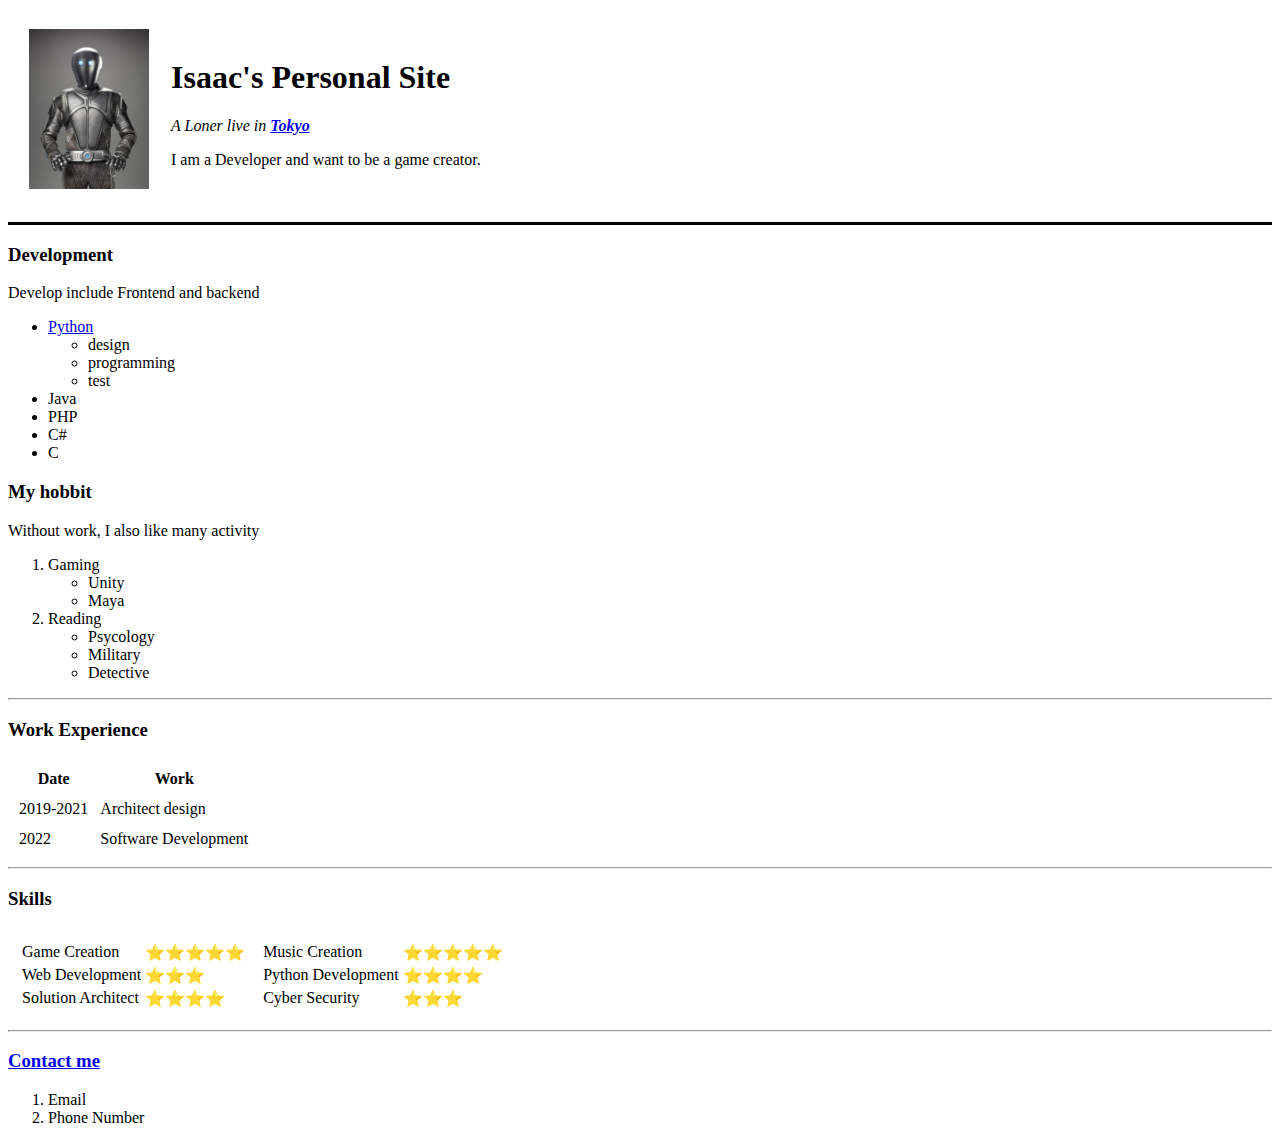
==== index.html @ 3a7b06f7 "Add initial CV Website files" ====
<!DOCTYPE html>
<html lang="en">

<head>
  <meta charset="UTF-8" />
  <title>Isaac's Personal Site</title>
  <link rel="stylesheet" href="CSS\styles.css">
</head>

<body>
  <!-- Title START -->
  <table cellspacing="20">
    <tr>
      <td><img src="Image\Isaac-orville.jpg" alt="Isaac' picture" height="160" width="120"></td>
      <td>
        <h1>Isaac's Personal Site</h1>
        <p><em>A Loner live in <strong><a href="https://en.wikipedia.org/wiki/Tokyo"> Tokyo</a></strong></em></p>
        <p>I am a Developer and want to be a game creator.</p>
      </td>
    </tr>
  </table>
  <!-- Title END -->
  <hr size="3" color="black">
  <!-- Development START -->
  <h3>Development</h3>
  <p>Develop include Frontend and backend</p>
  <ul>
    <li><a href="https://devdocs.io/python~3.11/">Python</a></li>
    <ul>
      <li>design</li>
      <li>programming</li>
      <li>test</li>
    </ul>
    <li>Java</li>
    <li>PHP</li>
    <li>C#</li>
    <li>C</li>
  </ul>
  <!-- Development END -->
  <!-- Hobbit START -->
  <h3>My hobbit</h3>
  <p>Without work, I also like many activity</p>
  <ol>
    <li>Gaming</li>
    <ul>
      <li>Unity</li>
      <li>Maya</li>
    </ul>
    <li>Reading</li>
    <ul>
      <li>Psycology</li>
      <li>Military</li>
      <li>Detective</li>
    </ul>
  </ol>
  <!-- Hobbit END -->
  <hr>
  <!-- Work Experience START -->
  <h3>Work Experience</h3>
  <table cellspacing="10">
    <thead>
      <tr>
        <th>Date</th>
        <th>Work</th>
      </tr>
    </thead>
    <tbody>
      <tr>
        <td>2019-2021</td>
        <td>Architect design</td>
      </tr>
      <tr>
        <td>2022</td>
        <td>Software Development</td>
      </tr>
    </tbody>
  </table>
  <!-- Work Experience END -->
  <hr>
  <!-- Skills START -->
  <h3>Skills</h3>
  <table cellspacing="10">
    <tbody>
      <tr>
        <td>
          <!-- First Column START-->
          <table>
            <tbody>
              <tr>
                <td>Game Creation</td>
                <td>⭐⭐⭐⭐⭐</td>
              </tr>
              <tr>
                <td>Web Development</td>
                <td>⭐⭐⭐</td>
              </tr>
              <tr>
                <td>Solution Architect</td>
                <td>⭐⭐⭐⭐</td>
              </tr>
            </tbody>
          </table>
          <!-- First Column END -->
        </td>
        <td>
          <!-- Second Column START-->
          <table>
            <tbody>
              <tr>
                <td>Music Creation</td>
                <td>⭐⭐⭐⭐⭐</td>
              </tr>
              <tr>
                <td>Python Development</td>
                <td>⭐⭐⭐⭐</td>
              </tr>
              <tr>
                <td>Cyber Security</td>
                <td>⭐⭐⭐</td>
              </tr>
            </tbody>
          </table>
          <!-- Second Column END -->
        </td>
      </tr>
    </tbody>
  </table>
  <!-- Skills END -->
  <hr>
  <!-- Contact START -->
  <h3><a href="contact.html">Contact me</a></h3>
  <ol>
    <li>Email</li>
    <li>Phone Number</li>
  </ol>
  <!-- Contact END -->
</body>

</html>
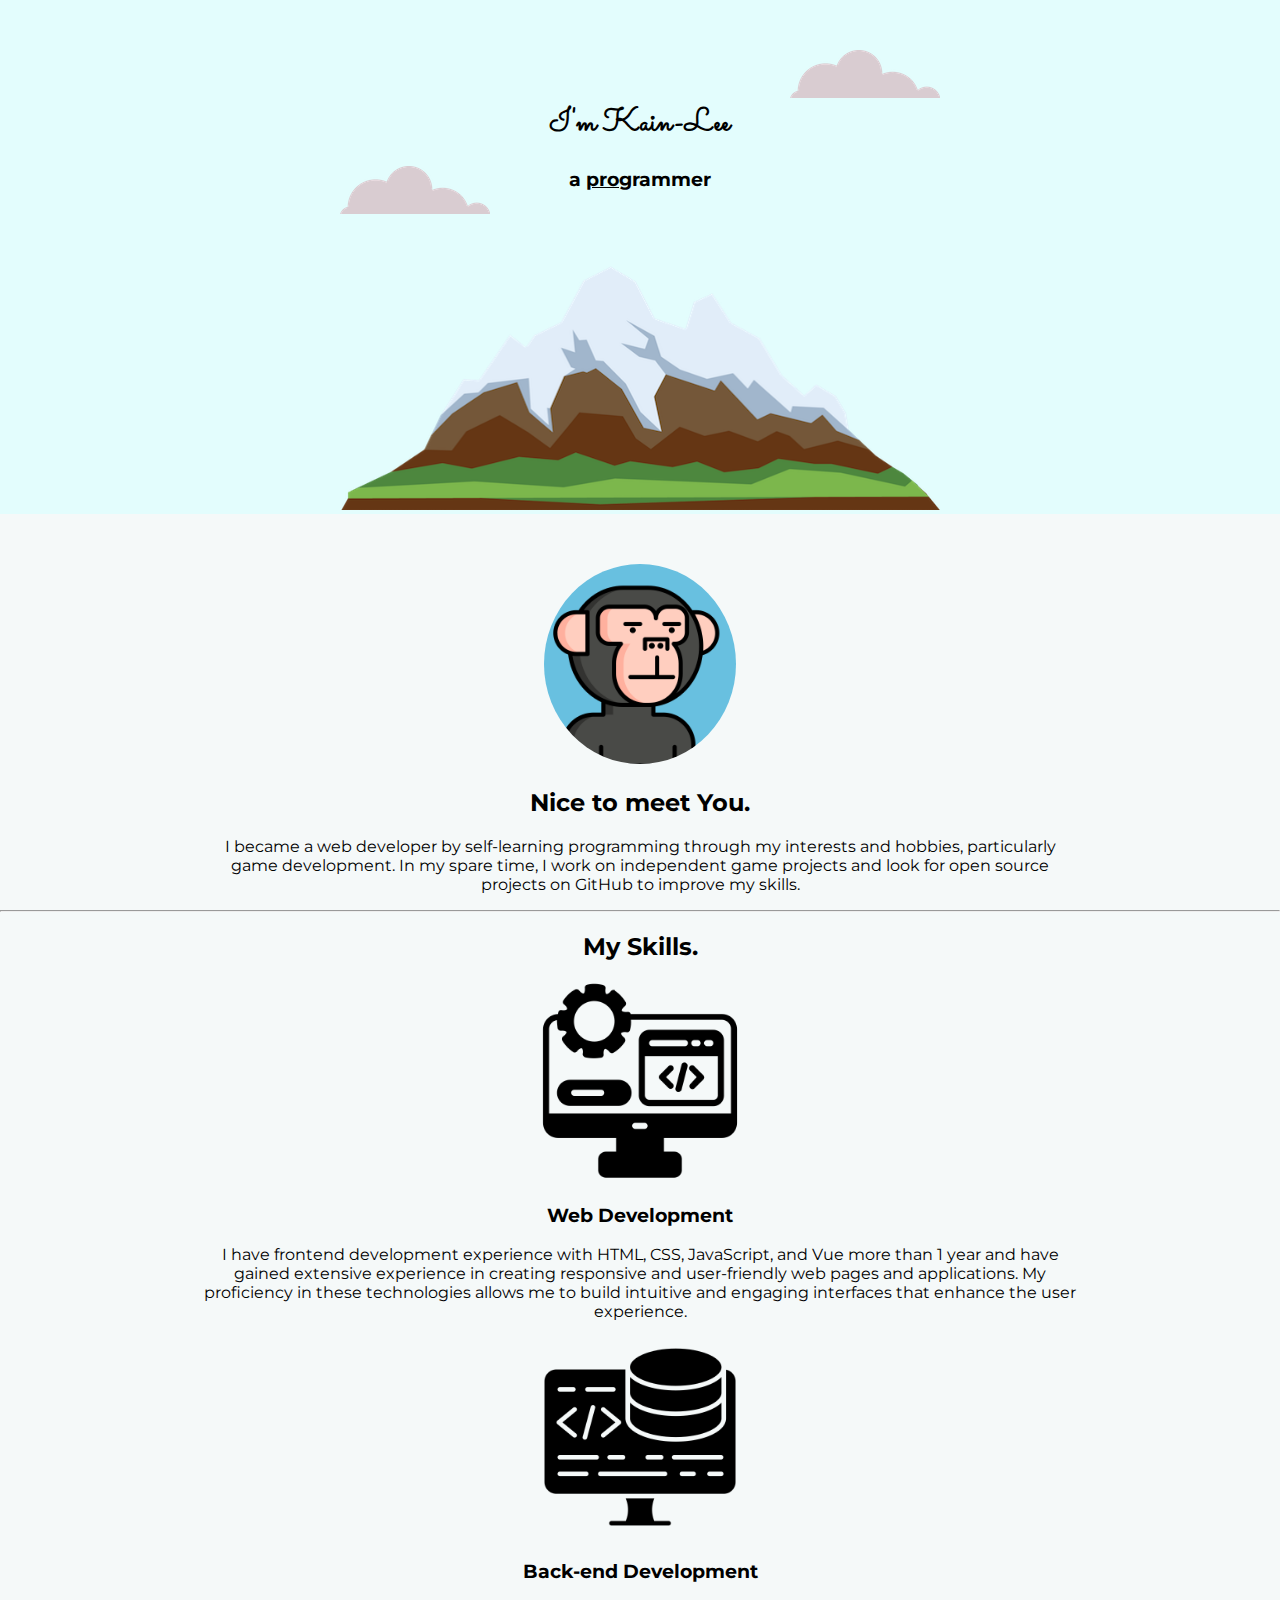
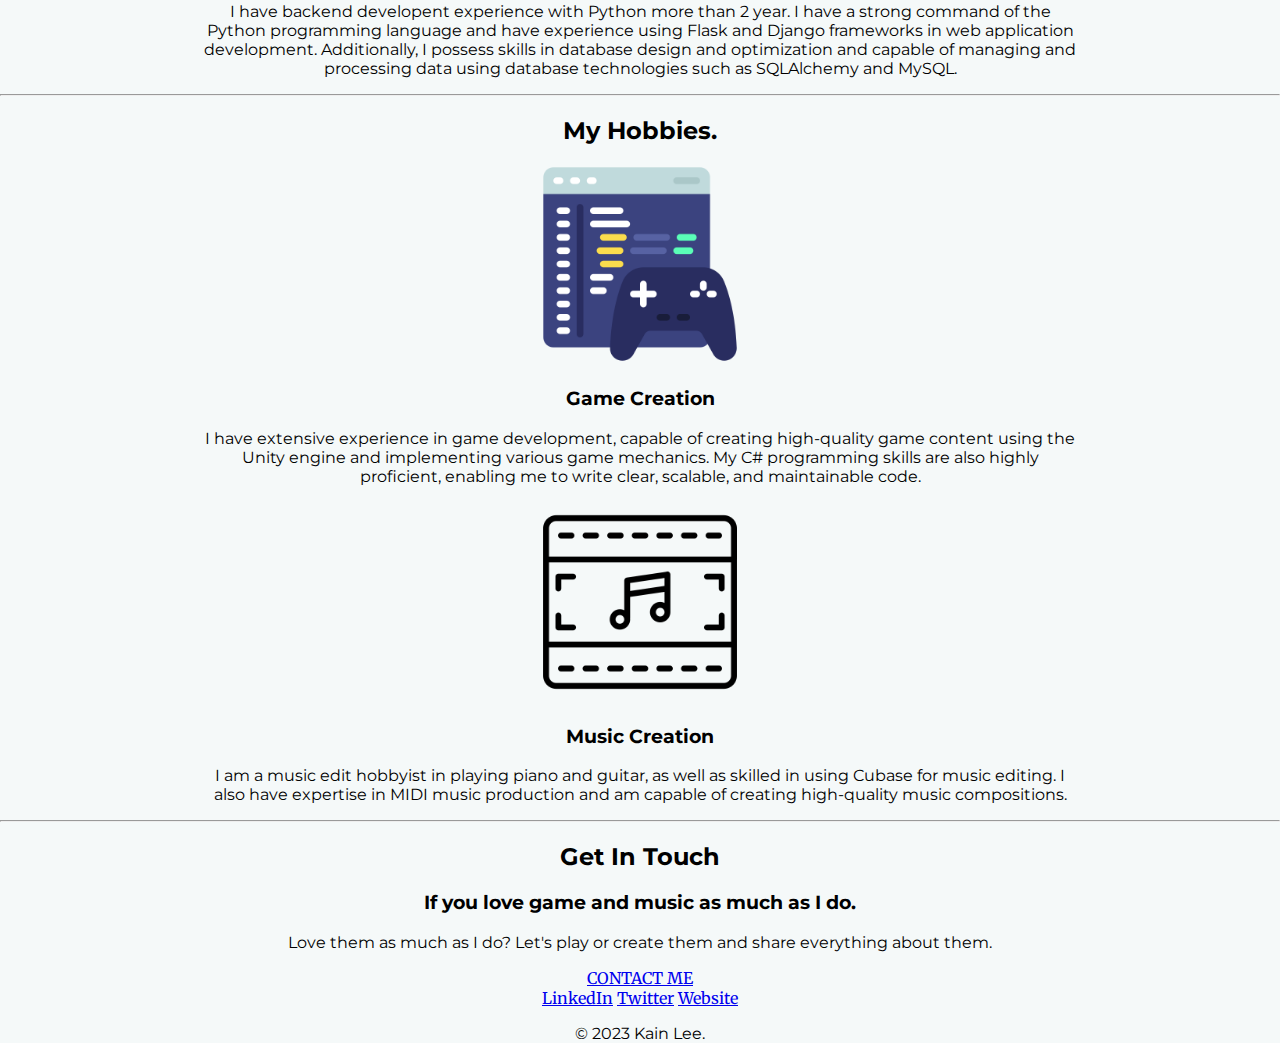
==== commit 1e12812b: "deleted:    Image/Isaac-orville.jpg 	modified:   contact.html 	new file:   css/styles.css 	new file:" ====
--- a/index.html
+++ b/index.html
@@ -1,139 +1,71 @@
 <!DOCTYPE html>
 <html lang="en">
-
 <head>
-  <meta charset="UTF-8" />
-  <title>Isaac's Personal Site</title>
-  <link rel="stylesheet" href="CSS\styles.css">
+  <meta charset="UTF-8">
+  <meta http-equiv="X-UA-Compatible" content="IE=chrome">
+  <meta name="viewport" content="width=device-width, initial-scale=1.0">
+  <title>Lee Kain</title>
+  <link rel="stylesheet" href="css/styles.css" type="text/css">
+  <link rel="shortcut icon" type="image/x-icon" type="image/vnd.microsoft.icon" href="favicon/favicon.ico" />
+  <link rel="preconnect" href="https://fonts.googleapis.com">
+  <link rel="preconnect" href="https://fonts.gstatic.com" crossorigin>
+  <link rel="stylesheet" href="https://fonts.googleapis.com/css2?family=Merriweather&family=Montserrat&family=Sacramento&display=swap">
 </head>
-
 <body>
-  <!-- Title START -->
-  <table cellspacing="20">
-    <tr>
-      <td><img src="Image\Isaac-orville.jpg" alt="Isaac' picture" height="160" width="120"></td>
-      <td>
-        <h1>Isaac's Personal Site</h1>
-        <p><em>A Loner live in <strong><a href="https://en.wikipedia.org/wiki/Tokyo"> Tokyo</a></strong></em></p>
-        <p>I am a Developer and want to be a game creator.</p>
-      </td>
-    </tr>
-  </table>
-  <!-- Title END -->
-  <hr size="3" color="black">
-  <!-- Development START -->
-  <h3>Development</h3>
-  <p>Develop include Frontend and backend</p>
-  <ul>
-    <li><a href="https://devdocs.io/python~3.11/">Python</a></li>
-    <ul>
-      <li>design</li>
-      <li>programming</li>
-      <li>test</li>
-    </ul>
-    <li>Java</li>
-    <li>PHP</li>
-    <li>C#</li>
-    <li>C</li>
-  </ul>
-  <!-- Development END -->
-  <!-- Hobbit START -->
-  <h3>My hobbit</h3>
-  <p>Without work, I also like many activity</p>
-  <ol>
-    <li>Gaming</li>
-    <ul>
-      <li>Unity</li>
-      <li>Maya</li>
-    </ul>
-    <li>Reading</li>
-    <ul>
-      <li>Psycology</li>
-      <li>Military</li>
-      <li>Detective</li>
-    </ul>
-  </ol>
-  <!-- Hobbit END -->
-  <hr>
-  <!-- Work Experience START -->
-  <h3>Work Experience</h3>
-  <table cellspacing="10">
-    <thead>
-      <tr>
-        <th>Date</th>
-        <th>Work</th>
-      </tr>
-    </thead>
-    <tbody>
-      <tr>
-        <td>2019-2021</td>
-        <td>Architect design</td>
-      </tr>
-      <tr>
-        <td>2022</td>
-        <td>Software Development</td>
-      </tr>
-    </tbody>
-  </table>
-  <!-- Work Experience END -->
-  <hr>
-  <!-- Skills START -->
-  <h3>Skills</h3>
-  <table cellspacing="10">
-    <tbody>
-      <tr>
-        <td>
-          <!-- First Column START-->
-          <table>
-            <tbody>
-              <tr>
-                <td>Game Creation</td>
-                <td>⭐⭐⭐⭐⭐</td>
-              </tr>
-              <tr>
-                <td>Web Development</td>
-                <td>⭐⭐⭐</td>
-              </tr>
-              <tr>
-                <td>Solution Architect</td>
-                <td>⭐⭐⭐⭐</td>
-              </tr>
-            </tbody>
-          </table>
-          <!-- First Column END -->
-        </td>
-        <td>
-          <!-- Second Column START-->
-          <table>
-            <tbody>
-              <tr>
-                <td>Music Creation</td>
-                <td>⭐⭐⭐⭐⭐</td>
-              </tr>
-              <tr>
-                <td>Python Development</td>
-                <td>⭐⭐⭐⭐</td>
-              </tr>
-              <tr>
-                <td>Cyber Security</td>
-                <td>⭐⭐⭐</td>
-              </tr>
-            </tbody>
-          </table>
-          <!-- Second Column END -->
-        </td>
-      </tr>
-    </tbody>
-  </table>
-  <!-- Skills END -->
-  <hr>
-  <!-- Contact START -->
-  <h3><a href="contact.html">Contact me</a></h3>
-  <ol>
-    <li>Email</li>
-    <li>Phone Number</li>
-  </ol>
-  <!-- Contact END -->
+  <div class="top-container">
+    <img class="cloud-top" src="images/cloud.png" alt="cloud.img">
+    <h1>I'm Kain-Lee</h1>
+    <h3>a <span class="pro">pro</span>grammer</h3>
+    <img class="cloud-bottom" src="images/cloud.png" alt="cloud.img">
+    <img class="mountain" src="images/mountain.png" alt="mountain.img">
+  </div>
+  <div class="middle-container">
+    <div class="profile">
+      <img class="self-portrait" src="images/ape.png" alt="self-portrait">
+      <h2>Nice to meet You.</h2>
+      <p>I became a web developer by self-learning programming through my interests and hobbies, particularly game development. In my spare time, I work on independent game projects and look for open source projects on GitHub to improve my skills.</p>
+    </div>
+    <hr>
+    <div class="skills">
+      <h2>My Skills.</h2>
+      <div class="skill-row">
+        <img class="skill-picture" src="images/development.png" alt="">
+        <h3>Web Development</h3>
+        <p>I have frontend development experience with HTML, CSS, JavaScript, and Vue more than 1 year and have gained extensive experience in creating responsive and user-friendly web pages and applications. My proficiency in these technologies allows me to build intuitive and engaging interfaces that enhance the user experience.</p>
+      </div>
+      <div class="skill-row">
+        <img class="skill-picture" src="images/backend.png" alt="">
+        <h3>Back-end Development</h3>
+        <p>I have backend developent experience with Python more than 2 year. I have a strong command of the Python programming language and have experience using Flask and Django frameworks in web application development. Additionally, I possess skills in database design and optimization and capable of managing and processing data using database technologies such as SQLAlchemy and MySQL.</p>
+      </div>
+    </div>
+    <hr>
+    <div class="hobbies">
+      <h2>My Hobbies.</h2>
+      <div class="skill-row">
+        <img class="skill-picture" src="images/game-development.png" alt="">
+        <h3>Game Creation</h3>
+        <p>I have extensive experience in game development, capable of creating high-quality game content using the Unity engine and implementing various game mechanics. My C# programming skills are also highly proficient, enabling me to write clear, scalable, and maintainable code.</p>
+      </div>
+      <div class="skill-row">
+        <img class="skill-picture" src="images/audio.png" alt="">
+        <h3>Music Creation</h3>
+        <p>I am a music edit hobbyist in playing piano and guitar, as well as skilled in using Cubase for music editing. I also have expertise in MIDI music production and am capable of creating high-quality music compositions.</p>
+      </div>
+    </div>
+    <hr>
+    <div class="contact-me">
+      <h2>Get In Touch</h2>
+      <h3>If you love game and music as much as I do.</h3>
+      <p>Love them as much as I do? Let's play or create them and share everything about them.</p>
+      <a id="contact" class="btn" href="contact.html">CONTACT ME</a>
+    </div>
+  </div>
+  <div class="bottom-container">
+    <a class="footer-link" href="https://en.wikipedia.org/wiki/LinkedIn">LinkedIn</a>
+    <a class="footer-link" href="https://en.wikipedia.org/wiki/Twitter">Twitter</a>
+    <a class="footer-link" href="https://en.wikipedia.org/wiki/Website">Website</a>
+    <p>© 2023 Kain Lee.</p>
+  </div>
 </body>
-
 </html>
--- a/css/styles.css
+++ b/css/styles.css
@@ -0,0 +1,72 @@
+/* TAG STYLES */
+body{
+  margin: 0;
+  text-align: center;
+  font-family: 'Merriweather', serif;
+}
+table {
+  margin: 0 auto;
+  width: 25%;
+  text-align: center;
+  }
+td:first-child {
+  text-align: left;
+  }
+h1{
+  margin-top: 0;
+  font-family: 'Sacramento', cursive;
+}
+
+h2{
+  font-family: 'Montserrat', sans-serif;
+}
+h3{
+  font-family: 'Montserrat', sans-serif;
+}
+p{
+  font-family: 'Montserrat', sans-serif;
+  padding-left: 200px;
+  padding-right: 200px;
+}
+/* CLASS STYLES */
+.top-container{
+  background-color: #E3FDFD;
+  position: relative;
+  padding-top: 100px;
+}
+.middle-container{
+  background-color: #f5f9f9;
+  padding-top: 50px;
+}
+.bottom-container{
+  background-color: #f5f9f9;
+}
+.mountain{
+  height: 300px;
+  width: 600px;
+}
+.cloud-top{
+  position: absolute;
+  right: 50%;
+  top: 50px;
+  transform: translateX(300px);
+}
+.cloud-bottom{
+  position: absolute;
+  left: 50%;
+  bottom: 300px;
+  transform: translateX(-300px);
+}
+.pro{
+  text-decoration: underline;
+}
+.self-portrait{
+  border-radius: 50%;
+  height: 200px;
+}
+.skill-picture{
+  height: 200px
+}
+.contact-body{
+  background-color: #f5f9f9;
+}
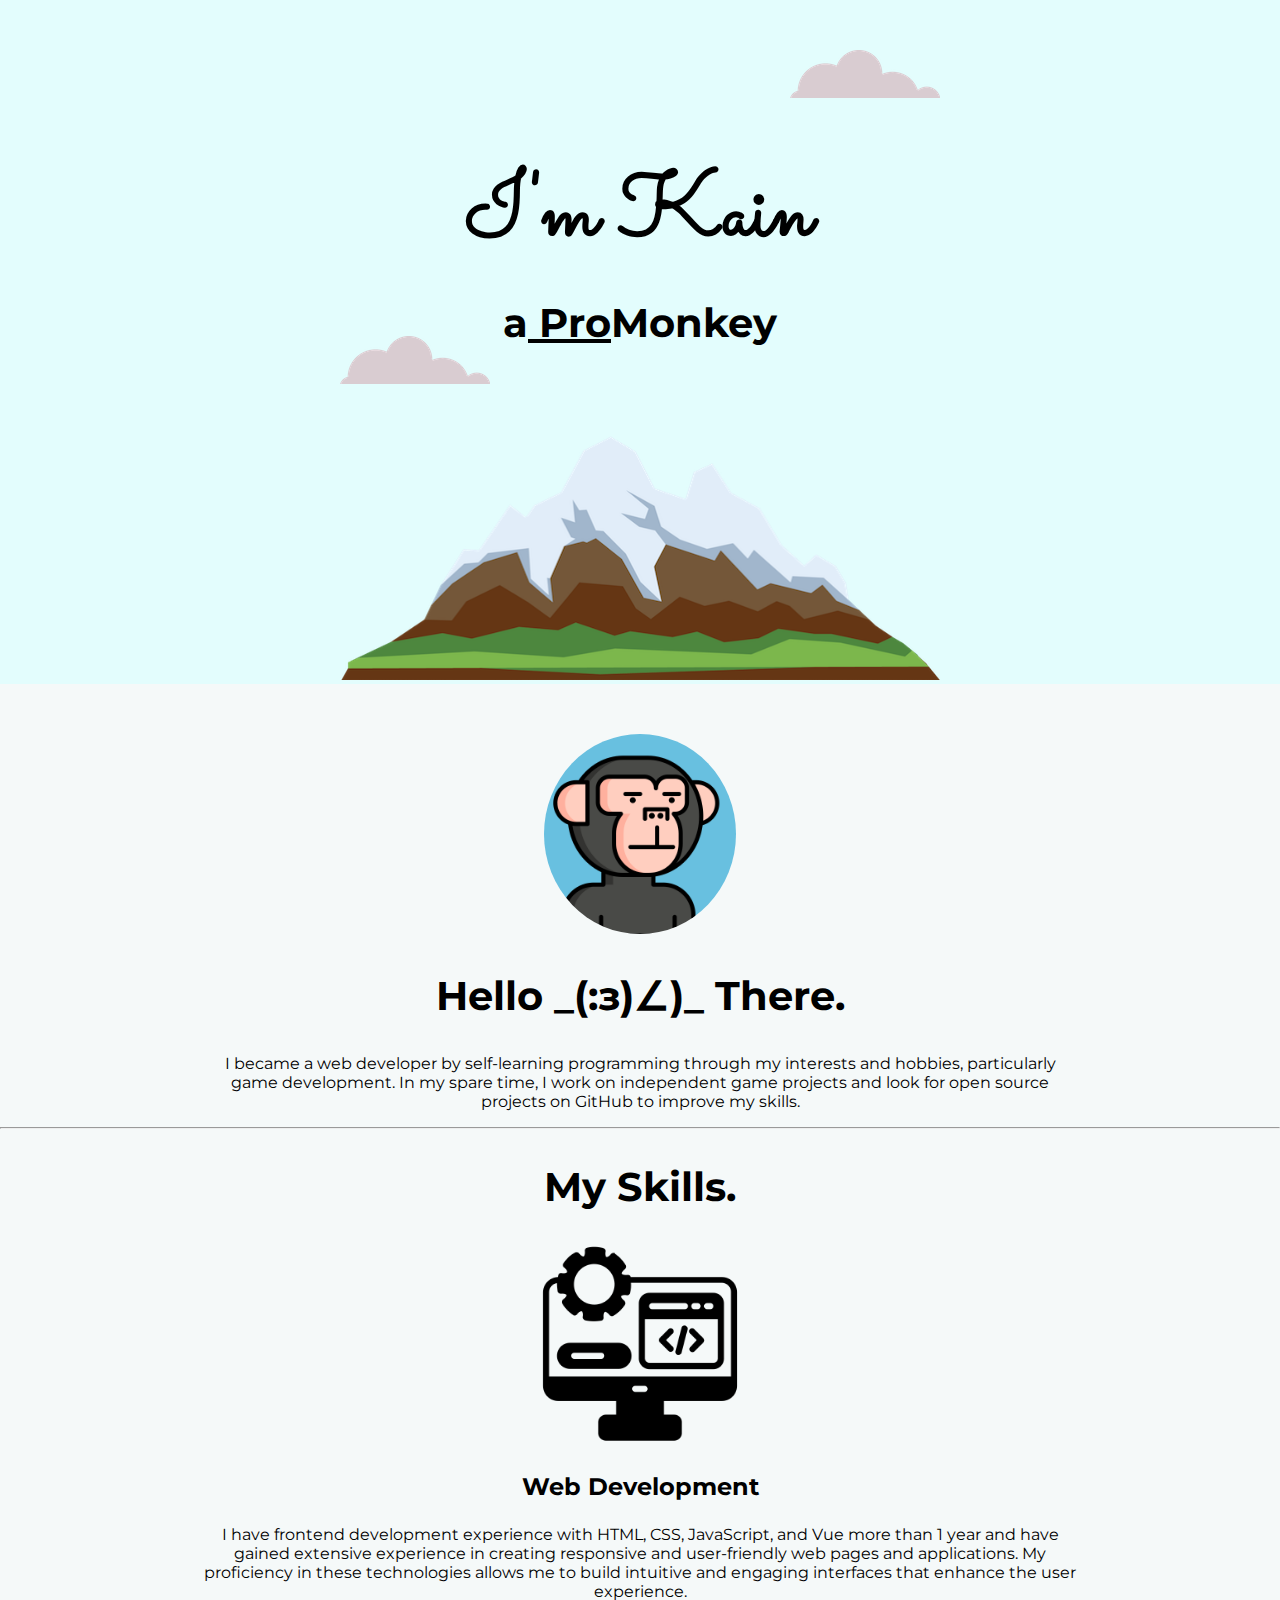
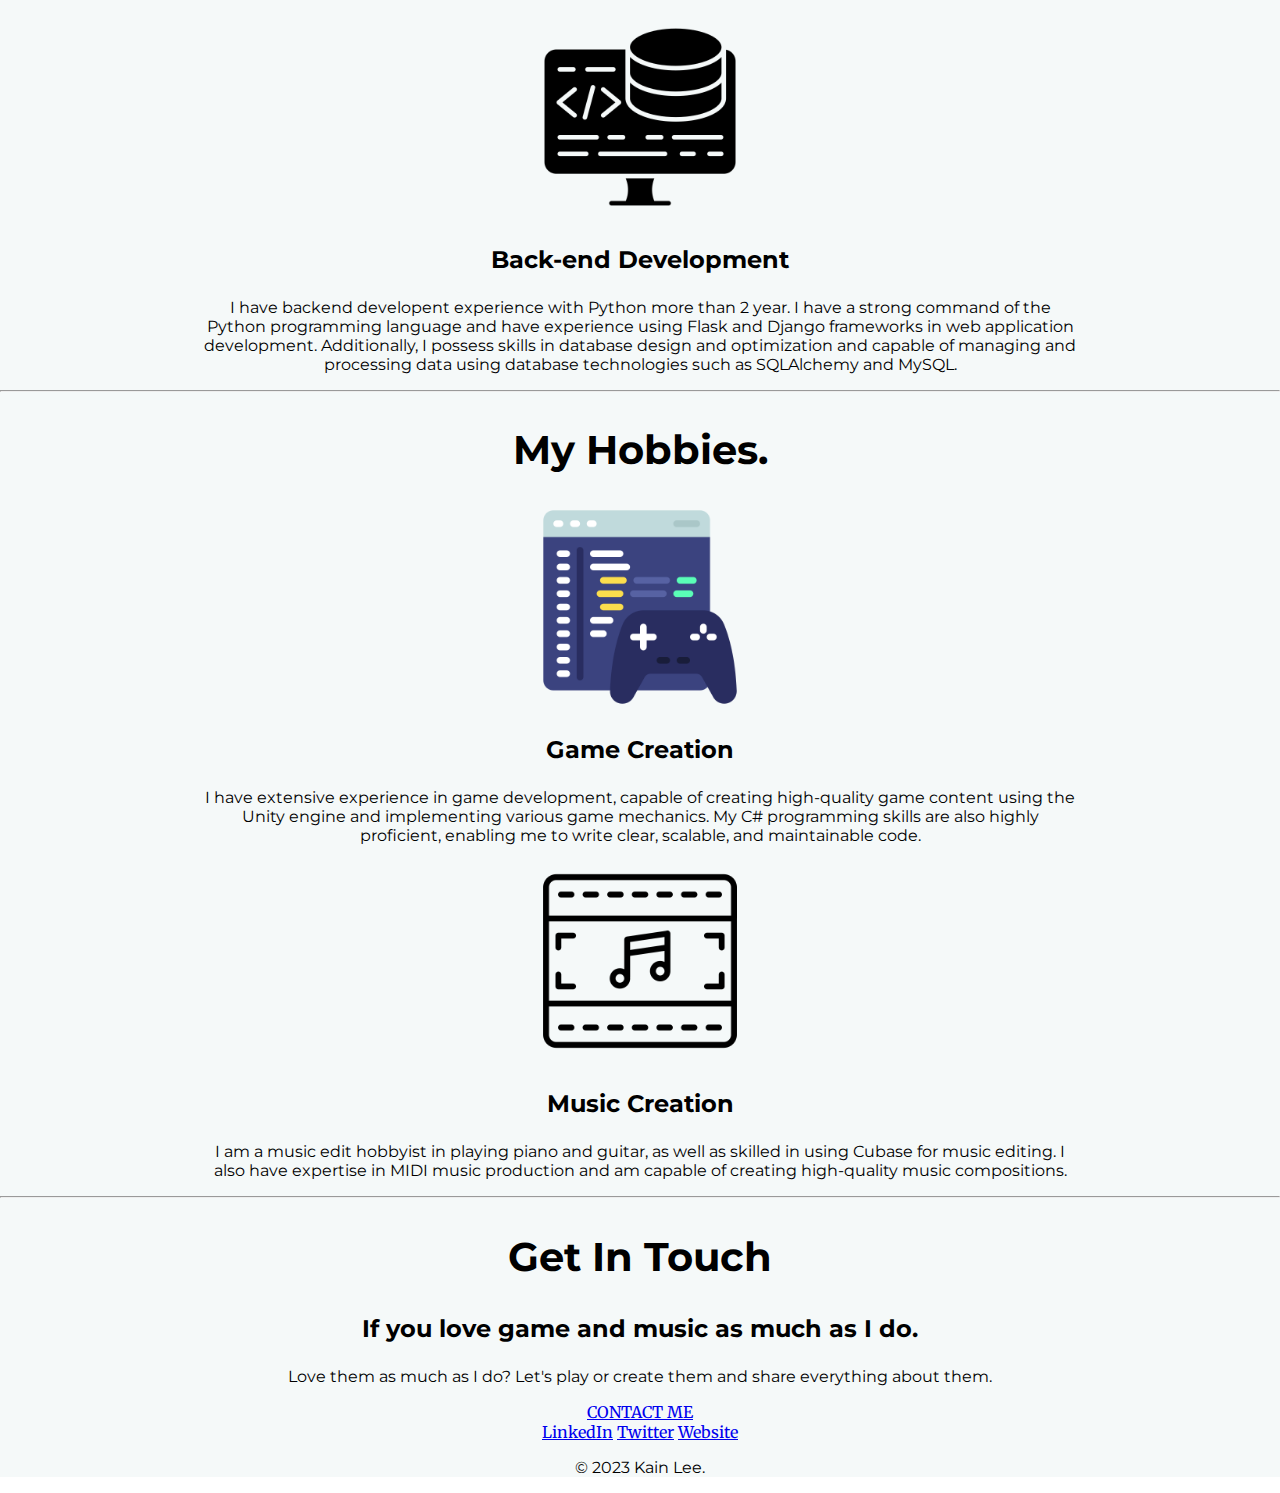
==== commit e60d8d80: "modified:   css/styles.css 	modified:   index.html" ====
--- a/index.html
+++ b/index.html
@@ -14,15 +14,15 @@
 <body>
   <div class="top-container">
     <img class="cloud-top" src="images/cloud.png" alt="cloud.img">
-    <h1>I'm Kain-Lee</h1>
-    <h3>a <span class="pro">pro</span>grammer</h3>
+    <h1>I'm Kain</h1>
+    <h2 class="subtitle">a<span class="underline"> Pro</span>Monkey</h2>
     <img class="cloud-bottom" src="images/cloud.png" alt="cloud.img">
     <img class="mountain" src="images/mountain.png" alt="mountain.img">
   </div>
   <div class="middle-container">
     <div class="profile">
       <img class="self-portrait" src="images/ape.png" alt="self-portrait">
-      <h2>Nice to meet You.</h2>
+      <h2>Hello _(:з)∠)_ There.</h2>
       <p>I became a web developer by self-learning programming through my interests and hobbies, particularly game development. In my spare time, I work on independent game projects and look for open source projects on GitHub to improve my skills.</p>
     </div>
     <hr>
--- a/css/styles.css
+++ b/css/styles.css
@@ -4,27 +4,26 @@
   text-align: center;
   font-family: 'Merriweather', serif;
 }
-table {
-  margin: 0 auto;
-  width: 25%;
-  text-align: center;
-  }
-td:first-child {
-  text-align: left;
-  }
+
+
+
 h1{
-  margin-top: 0;
+  font-size:5.625rem;
+  margin:50px auto 0 auto;
   font-family: 'Sacramento', cursive;
 }
 
 h2{
   font-family: 'Montserrat', sans-serif;
+  font-size:2.5em;
 }
 h3{
   font-family: 'Montserrat', sans-serif;
+  font-size: 1.5rem;
 }
 p{
   font-family: 'Montserrat', sans-serif;
+  font-size: 1rem;
   padding-left: 200px;
   padding-right: 200px;
 }
@@ -57,7 +56,7 @@
   bottom: 300px;
   transform: translateX(-300px);
 }
-.pro{
+.underline{
   text-decoration: underline;
 }
 .self-portrait{
@@ -70,3 +69,12 @@
 .contact-body{
   background-color: #f5f9f9;
 }
+
+.contact-table{
+  margin: 0 auto;
+  width: 25%;
+  text-align: center;
+}
+.subtitle{
+  margin-top:1rem
+}
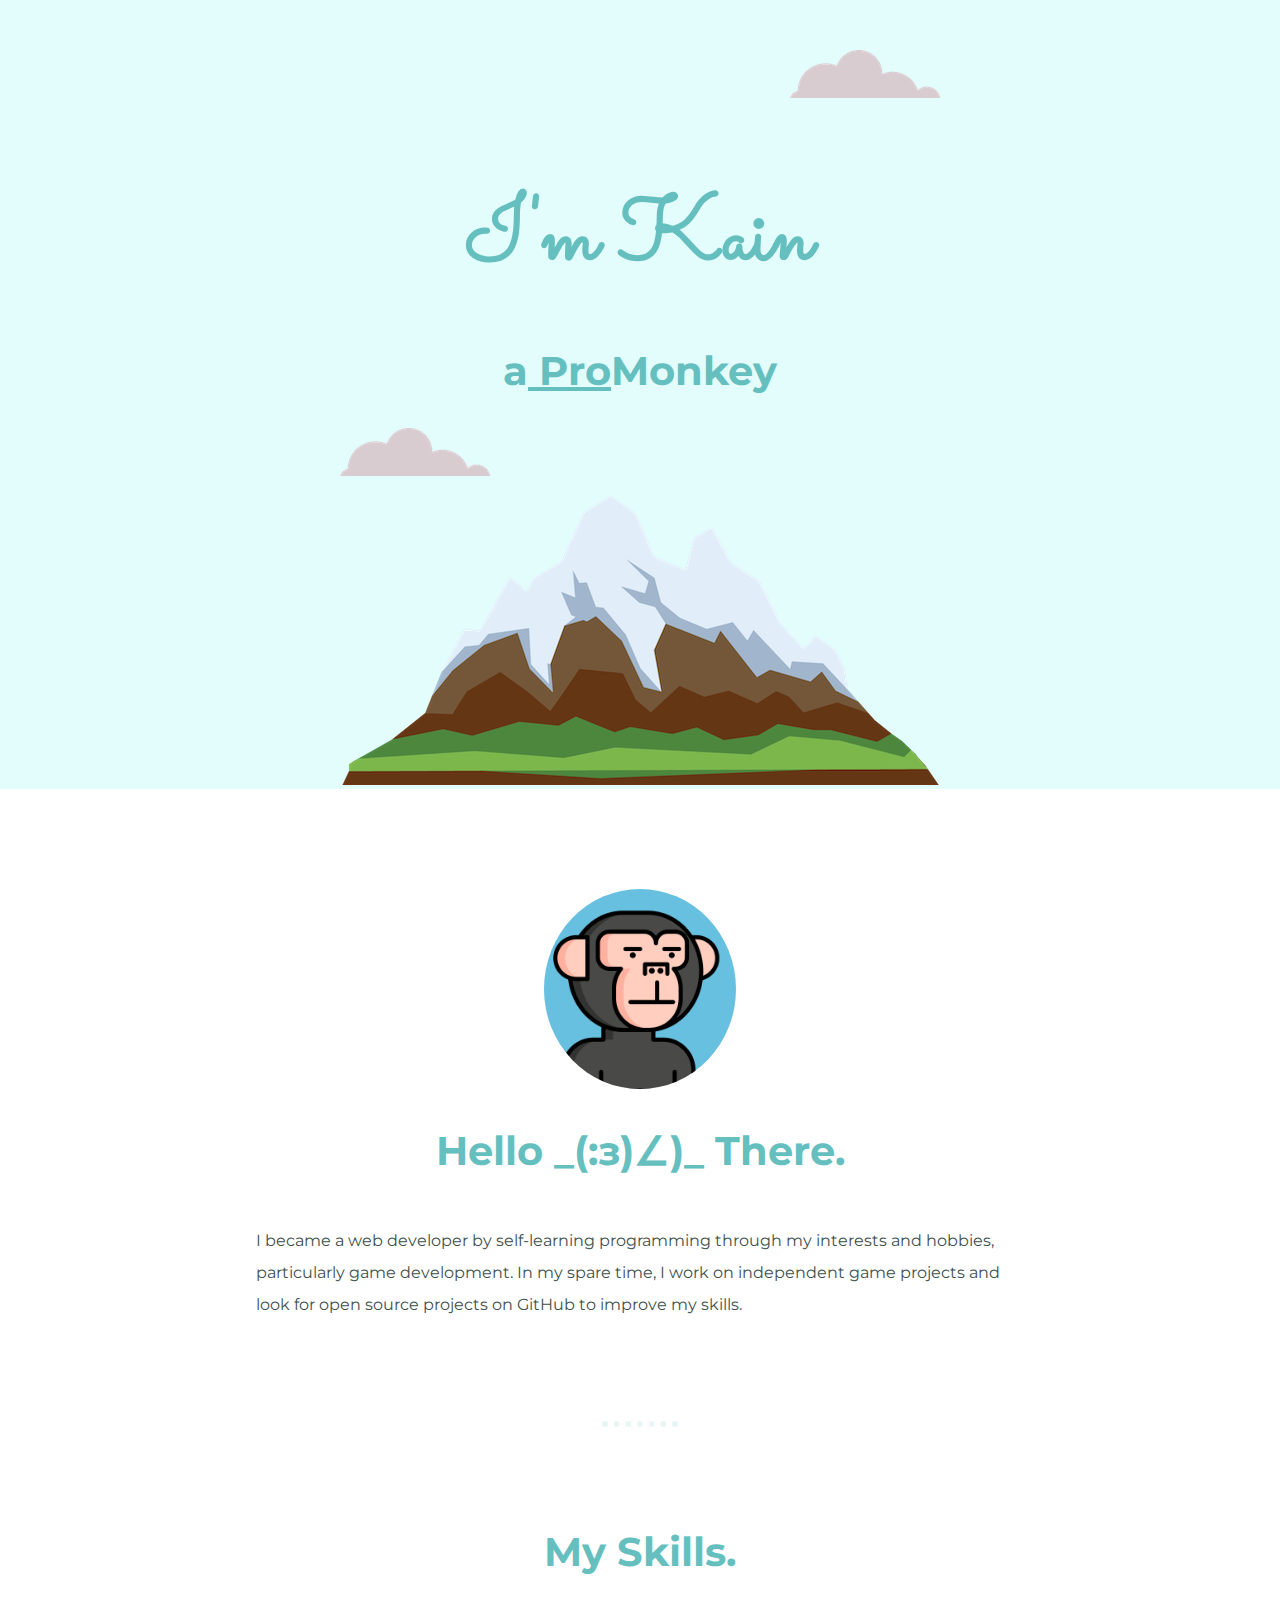
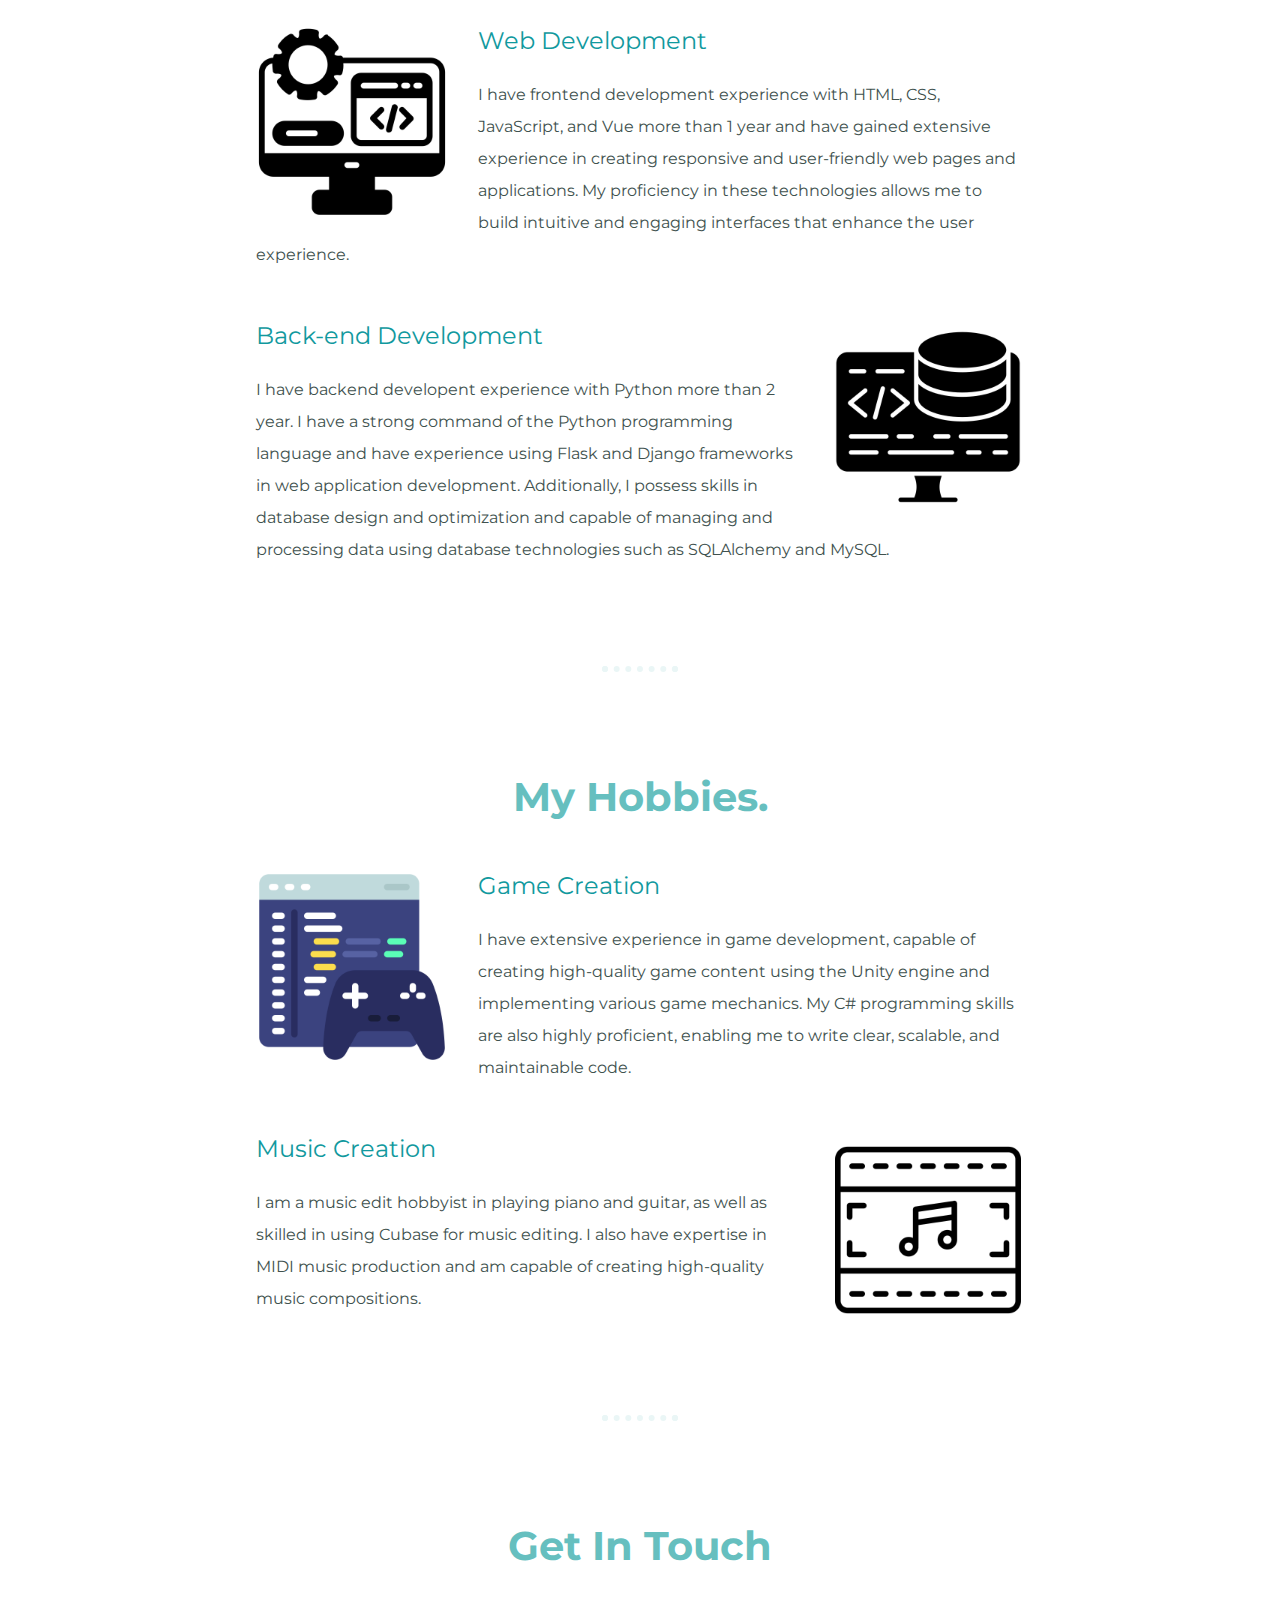
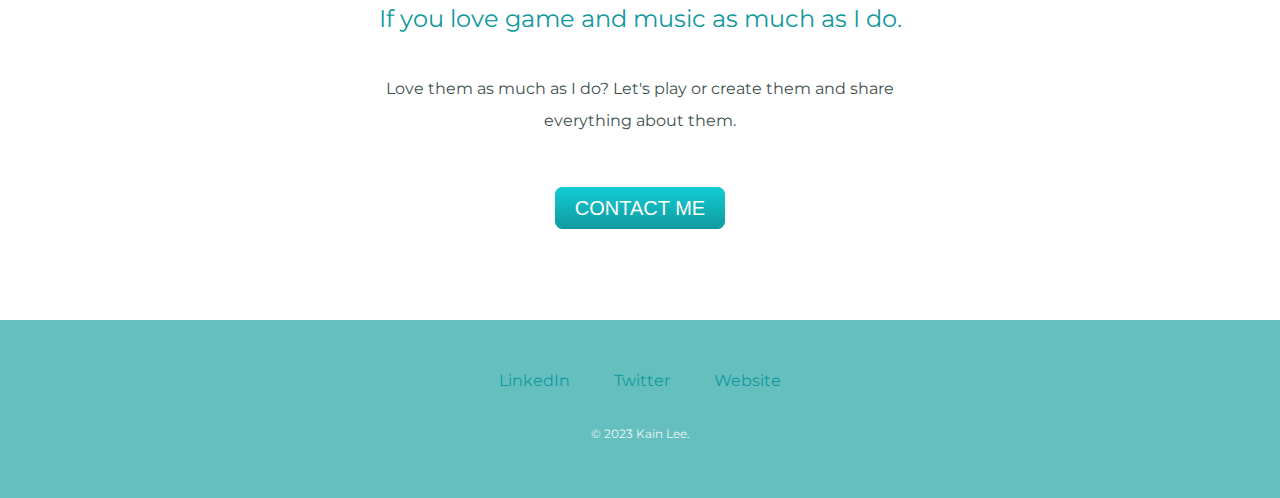
==== commit 1914d822: "modified:   css/styles.css 	modified:   index.html" ====
--- a/index.html
+++ b/index.html
@@ -23,18 +23,18 @@
     <div class="profile">
       <img class="self-portrait" src="images/ape.png" alt="self-portrait">
       <h2>Hello _(:з)∠)_ There.</h2>
-      <p>I became a web developer by self-learning programming through my interests and hobbies, particularly game development. In my spare time, I work on independent game projects and look for open source projects on GitHub to improve my skills.</p>
+      <p class="profile-description">I became a web developer by self-learning programming through my interests and hobbies, particularly game development. In my spare time, I work on independent game projects and look for open source projects on GitHub to improve my skills.</p>
     </div>
     <hr>
     <div class="skills">
       <h2>My Skills.</h2>
       <div class="skill-row">
-        <img class="skill-picture" src="images/development.png" alt="">
+        <img class="skill-picture-left" src="images/development.png" alt="">
         <h3>Web Development</h3>
         <p>I have frontend development experience with HTML, CSS, JavaScript, and Vue more than 1 year and have gained extensive experience in creating responsive and user-friendly web pages and applications. My proficiency in these technologies allows me to build intuitive and engaging interfaces that enhance the user experience.</p>
       </div>
       <div class="skill-row">
-        <img class="skill-picture" src="images/backend.png" alt="">
+        <img class="skill-picture-right" src="images/backend.png" alt="">
         <h3>Back-end Development</h3>
         <p>I have backend developent experience with Python more than 2 year. I have a strong command of the Python programming language and have experience using Flask and Django frameworks in web application development. Additionally, I possess skills in database design and optimization and capable of managing and processing data using database technologies such as SQLAlchemy and MySQL.</p>
       </div>
@@ -43,12 +43,12 @@
     <div class="hobbies">
       <h2>My Hobbies.</h2>
       <div class="skill-row">
-        <img class="skill-picture" src="images/game-development.png" alt="">
+        <img class="skill-picture-left" src="images/game-development.png" alt="">
         <h3>Game Creation</h3>
         <p>I have extensive experience in game development, capable of creating high-quality game content using the Unity engine and implementing various game mechanics. My C# programming skills are also highly proficient, enabling me to write clear, scalable, and maintainable code.</p>
       </div>
       <div class="skill-row">
-        <img class="skill-picture" src="images/audio.png" alt="">
+        <img class="skill-picture-right" src="images/audio.png" alt="">
         <h3>Music Creation</h3>
         <p>I am a music edit hobbyist in playing piano and guitar, as well as skilled in using Cubase for music editing. I also have expertise in MIDI music production and am capable of creating high-quality music compositions.</p>
       </div>
@@ -57,15 +57,15 @@
     <div class="contact-me">
       <h2>Get In Touch</h2>
       <h3>If you love game and music as much as I do.</h3>
-      <p>Love them as much as I do? Let's play or create them and share everything about them.</p>
-      <a id="contact" class="btn" href="contact.html">CONTACT ME</a>
+      <p class="contact-message">Love them as much as I do? Let's play or create them and share everything about them.</p>
+      <a class="btn" href="contact.html">CONTACT ME</a>
     </div>
   </div>
   <div class="bottom-container">
     <a class="footer-link" href="https://en.wikipedia.org/wiki/LinkedIn">LinkedIn</a>
     <a class="footer-link" href="https://en.wikipedia.org/wiki/Twitter">Twitter</a>
     <a class="footer-link" href="https://en.wikipedia.org/wiki/Website">Website</a>
-    <p>© 2023 Kain Lee.</p>
+    <p class="copyright">© 2023 Kain Lee.</p>
   </div>
 </body>
 </html>
--- a/css/styles.css
+++ b/css/styles.css
@@ -3,30 +3,42 @@
   margin: 0;
   text-align: center;
   font-family: 'Merriweather', serif;
+  color: #40514e;
 }
 
-
+hr{
+  border:dotted #EAf6f6 6px;
+  border-bottom: none ;
+  width: 5%;
+  margin: 100px auto;
+}
 
 h1{
   font-size:5.625rem;
   margin:50px auto 0 auto;
   font-family: 'Sacramento', cursive;
+  color: #66bfbf;
+  line-height: 2;
 }
 
 h2{
   font-family: 'Montserrat', sans-serif;
-  font-size:2.5em;
+  font-size:2.5rem;
+  color: #66bfbf;
 }
 h3{
   font-family: 'Montserrat', sans-serif;
   font-size: 1.5rem;
+  color: #11999E;
+  font-weight: normal;
 }
-p{
+p {
   font-family: 'Montserrat', sans-serif;
   font-size: 1rem;
-  padding-left: 200px;
-  padding-right: 200px;
+  line-height: 2;
 }
+
+
 /* CLASS STYLES */
 .top-container{
   background-color: #E3FDFD;
@@ -34,27 +46,29 @@
   padding-top: 100px;
 }
 .middle-container{
-  background-color: #f5f9f9;
-  padding-top: 50px;
+  margin: 100px 0;
+
 }
 .bottom-container{
-  background-color: #f5f9f9;
+  background-color: #66BFBF;
+  padding: 50px 0 20px;
 }
 .mountain{
-  height: 300px;
-  width: 600px;
+  max-width: 100%;
+  height: auto;
+  max-height: 400px;
 }
 .cloud-top{
   position: absolute;
   right: 50%;
   top: 50px;
-  transform: translateX(300px);
+  transform: translateX(200%);
 }
 .cloud-bottom{
   position: absolute;
   left: 50%;
-  bottom: 300px;
-  transform: translateX(-300px);
+  bottom: auto;
+  transform: translateX(-200%);
 }
 .underline{
   text-decoration: underline;
@@ -63,9 +77,12 @@
   border-radius: 50%;
   height: 200px;
 }
-.skill-picture{
-  height: 200px
+.profile-description{
+  margin: 50px auto 50px auto;
+  text-align: left;
+  width: 60%;
 }
+
 .contact-body{
   background-color: #f5f9f9;
 }
@@ -75,6 +92,70 @@
   width: 25%;
   text-align: center;
 }
+.contact-message{
+  width: 40%;
+  margin: 40px auto 60px;
+}
 .subtitle{
   margin-top:1rem
 }
+.footer-link{
+  color: #11999E;
+  margin-bottom: 10px;
+  font-family: 'Montserrat', sans-serif;
+  margin: 10px 20px;
+  text-decoration: none;
+}
+.skill-picture-left{
+  width: 25%;
+  max-width: 200px;
+  float: left;
+  margin-right: 30px;
+}
+.skill-picture-right{
+  width: 25%;
+  max-width: 200px;
+  float: right;
+  margin-left: 30px;
+}
+.skill-row{
+  width: 60%;
+  margin: 50px auto 50px auto;
+  text-align: left;
+}
+
+.btn {
+  background: #11cdd4;
+  background-image: -webkit-linear-gradient(top, #11cdd4, #11999e);
+  background-image: -moz-linear-gradient(top, #11cdd4, #11999e);
+  background-image: -ms-linear-gradient(top, #11cdd4, #11999e);
+  background-image: -o-linear-gradient(top, #11cdd4, #11999e);
+  background-image: linear-gradient(to bottom, #11cdd4, #11999e);
+  -webkit-border-radius: 8;
+  -moz-border-radius: 8;
+  border-radius: 8px;
+  font-family: Arial;
+  color: #ffffff;
+  font-size: 20px;
+  padding: 10px 20px 10px 20px;
+  text-decoration: none;
+}
+
+.btn:hover {
+  background: #30e3cb;
+  background-image: -webkit-linear-gradient(top, #30e3cb, #2bc4ad);
+  background-image: -moz-linear-gradient(top, #30e3cb, #2bc4ad);
+  background-image: -ms-linear-gradient(top, #30e3cb, #2bc4ad);
+  background-image: -o-linear-gradient(top, #30e3cb, #2bc4ad);
+  background-image: linear-gradient(to bottom, #30e3cb, #2bc4ad);
+  text-decoration: none;
+}
+
+.footer-link:hover{
+  color: #eaf6f6;
+}
+.copyright{
+  color: #EAF6F6;
+  font-size: 0.75em;
+  padding: 20px 0;
+}
